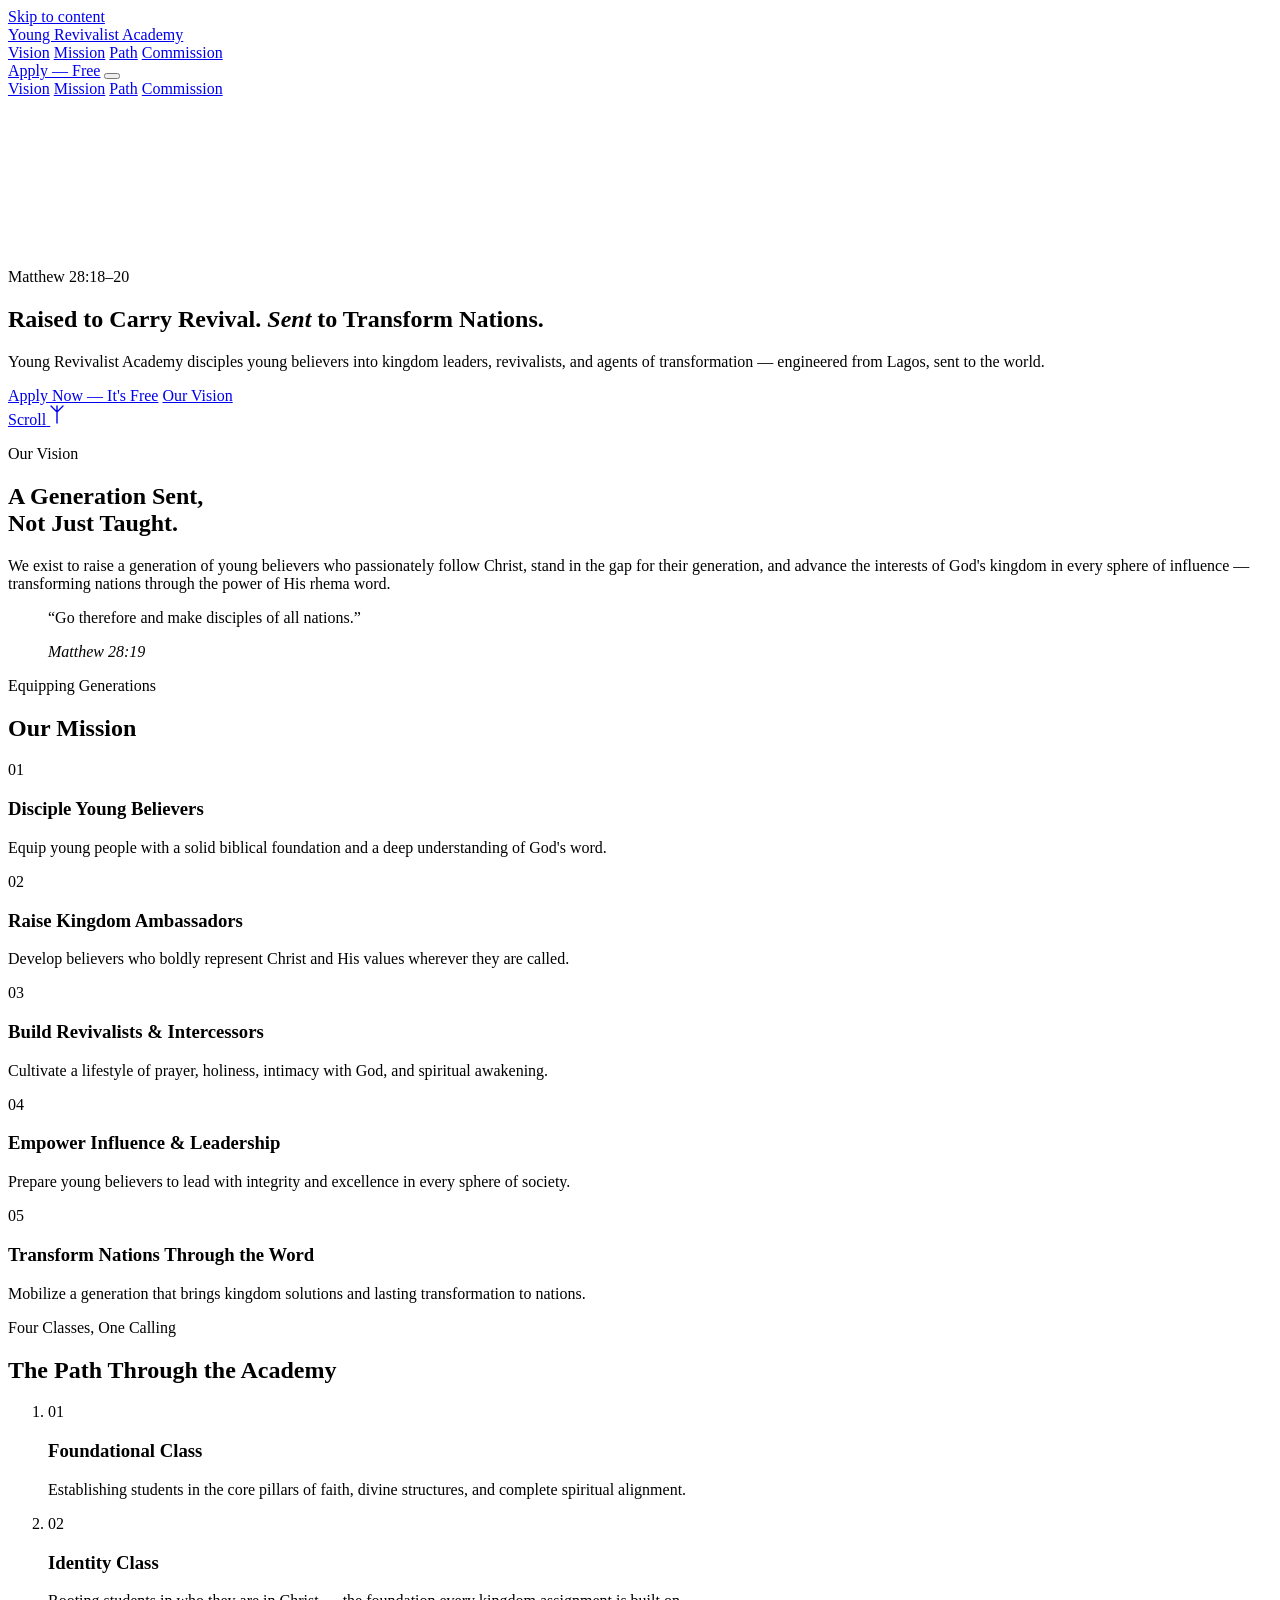
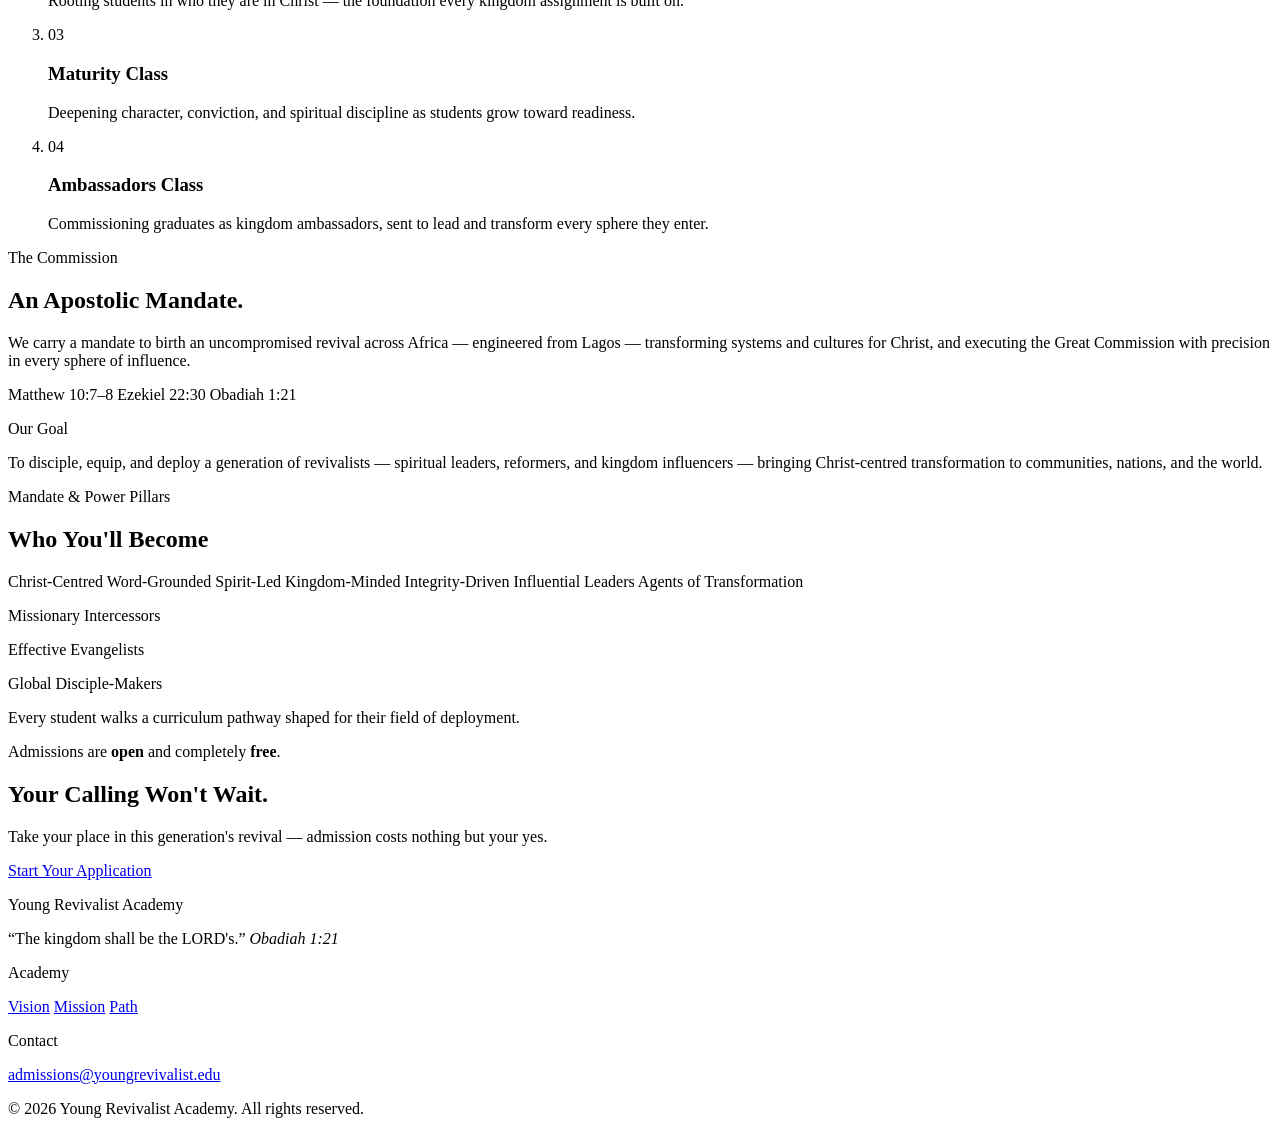
==== index.html @ 1d964971 "Create index.html" ====
<!DOCTYPE html>
<html lang="en">
<head>
<meta charset="UTF-8">
<meta name="viewport" content="width=device-width, initial-scale=1.0">
<title>Young Revivalist Academy — Raised to Carry Revival</title>
<meta name="description" content="Young Revivalist Academy disciples young believers into kingdom leaders, revivalists, and agents of transformation. Admissions are open and free.">
<link rel="preconnect" href="https://fonts.googleapis.com">
<link rel="preconnect" href="https://fonts.gstatic.com" crossorigin>
<link href="https://fonts.googleapis.com/css2?family=Cormorant:ital,wght@0,500;0,600;1,500;1,600&family=Frank+Ruhl+Libre:wght@400;500;600&family=IBM+Plex+Mono:wght@500&display=swap" rel="stylesheet">
<link rel="stylesheet" href="Styles.css">
</head>
<body>

  <a class="skip-link" href="#main">Skip to content</a>

  <header class="site-header" id="siteHeader">
    <div class="header-inner">
      <a href="#" class="wordmark">Young Revivalist <span>Academy</span></a>
      <nav class="main-nav" aria-label="Primary">
        <a href="#vision">Vision</a>
        <a href="#mission">Mission</a>
        <a href="#path">Path</a>
        <a href="#commission">Commission</a>
      </nav>
      <a href="#admissions" class="btn btn-ghost nav-cta">Apply — Free</a>
      <button class="nav-toggle" id="navToggle" aria-label="Open menu" aria-expanded="false">
        <span></span><span></span><span></span>
      </button>
    </div>
    <nav class="mobile-nav" id="mobileNav" aria-label="Mobile">
      <a href="#vision">Vision</a>
      <a href="#mission">Mission</a>
      <a href="#path">Path</a>
      <a href="#commission">Commission</a>
    </nav>
  </header>

  <main id="main">

    <!-- HERO -->
    <section class="hero">
      <div class="hero-sky" aria-hidden="true">
        <canvas id="emberCanvas"></canvas>
        <div class="hero-glow"></div>
        <div class="hero-horizon"></div>
      </div>
      <div class="hero-content">
        <p class="eyebrow">Matthew 28:18&ndash;20</p>
        <h1 class="hero-title">
          <span class="reveal-line">Raised to Carry Revival.</span>
          <span class="reveal-line"><em>Sent</em> to Transform Nations.</span>
        </h1>
        <p class="hero-sub">Young Revivalist Academy disciples young believers into kingdom leaders, revivalists, and agents of transformation &mdash; engineered from Lagos, sent to the world.</p>
        <div class="hero-actions">
          <a href="#admissions" class="btn btn-primary">Apply Now &mdash; It's Free</a>
          <a href="#vision" class="btn btn-outline">Our Vision</a>
        </div>
      </div>
      <a href="#vision" class="scroll-cue">
        <span>Scroll</span>
        <svg width="14" height="20" viewBox="0 0 14 20" fill="none" aria-hidden="true"><path d="M1 1l6 6 6-6M7 1v17" stroke="currentColor" stroke-width="1.4" stroke-linecap="round" stroke-linejoin="round"/></svg>
      </a>
    </section>

    <!-- VISION -->
    <section class="mission" id="vision">
      <div class="mission-inner reveal-on-scroll">
        <div class="mission-text">
          <p class="eyebrow eyebrow-dark">Our Vision</p>
          <h2>A Generation Sent,<br>Not Just Taught.</h2>
          <p>We exist to raise a generation of young believers who passionately follow Christ, stand in the gap for their generation, and advance the interests of God's kingdom in every sphere of influence &mdash; transforming nations through the power of His rhema word.</p>
        </div>
        <blockquote class="verse-card">
          <p>&ldquo;Go therefore and make disciples of all nations.&rdquo;</p>
          <cite>Matthew 28:19</cite>
        </blockquote>
      </div>
    </section>

    <!-- MISSION PILLARS -->
    <section class="programs" id="mission">
      <div class="section-head reveal-on-scroll">
        <p class="eyebrow eyebrow-dark">Equipping Generations</p>
        <h2>Our Mission</h2>
      </div>
      <div class="track-list track-list-5">
        <article class="track reveal-on-scroll">
          <span class="track-num">01</span>
          <h3>Disciple Young Believers</h3>
          <p>Equip young people with a solid biblical foundation and a deep understanding of God's word.</p>
        </article>
        <article class="track reveal-on-scroll">
          <span class="track-num">02</span>
          <h3>Raise Kingdom Ambassadors</h3>
          <p>Develop believers who boldly represent Christ and His values wherever they are called.</p>
        </article>
        <article class="track reveal-on-scroll">
          <span class="track-num">03</span>
          <h3>Build Revivalists &amp; Intercessors</h3>
          <p>Cultivate a lifestyle of prayer, holiness, intimacy with God, and spiritual awakening.</p>
        </article>
        <article class="track reveal-on-scroll">
          <span class="track-num">04</span>
          <h3>Empower Influence &amp; Leadership</h3>
          <p>Prepare young believers to lead with integrity and excellence in every sphere of society.</p>
        </article>
        <article class="track reveal-on-scroll">
          <span class="track-num">05</span>
          <h3>Transform Nations Through the Word</h3>
          <p>Mobilize a generation that brings kingdom solutions and lasting transformation to nations.</p>
        </article>
      </div>
    </section>

    <!-- PATH: the real 4 classes -->
    <section class="path" id="path">
      <div class="section-head reveal-on-scroll">
        <p class="eyebrow eyebrow-dark">Four Classes, One Calling</p>
        <h2>The Path Through the Academy</h2>
      </div>
      <ol class="path-list">
        <li class="path-step reveal-on-scroll">
          <span class="path-num">01</span>
          <div>
            <h3>Foundational Class</h3>
            <p>Establishing students in the core pillars of faith, divine structures, and complete spiritual alignment.</p>
          </div>
        </li>
        <li class="path-step reveal-on-scroll">
          <span class="path-num">02</span>
          <div>
            <h3>Identity Class</h3>
            <p>Rooting students in who they are in Christ &mdash; the foundation every kingdom assignment is built on.</p>
          </div>
        </li>
        <li class="path-step reveal-on-scroll">
          <span class="path-num">03</span>
          <div>
            <h3>Maturity Class</h3>
            <p>Deepening character, conviction, and spiritual discipline as students grow toward readiness.</p>
          </div>
        </li>
        <li class="path-step reveal-on-scroll">
          <span class="path-num">04</span>
          <div>
            <h3>Ambassadors Class</h3>
            <p>Commissioning graduates as kingdom ambassadors, sent to lead and transform every sphere they enter.</p>
          </div>
        </li>
      </ol>
    </section>

    <!-- COMMISSION + GOAL -->
    <section class="commission" id="commission">
      <div class="commission-inner reveal-on-scroll">
        <p class="eyebrow">The Commission</p>
        <h2>An Apostolic Mandate.</h2>
        <p class="commission-body">We carry a mandate to birth an uncompromised revival across Africa &mdash; engineered from Lagos &mdash; transforming systems and cultures for Christ, and executing the Great Commission with precision in every sphere of influence.</p>
        <div class="scripture-row">
          <span>Matthew 10:7&ndash;8</span>
          <span>Ezekiel 22:30</span>
          <span>Obadiah 1:21</span>
        </div>
        <div class="goal-block">
          <p class="eyebrow eyebrow-tight">Our Goal</p>
          <p>To disciple, equip, and deploy a generation of revivalists &mdash; spiritual leaders, reformers, and kingdom influencers &mdash; bringing Christ-centred transformation to communities, nations, and the world.</p>
        </div>
      </div>
    </section>

    <!-- WHO YOU'LL BECOME -->
    <section class="stories" id="become">
      <div class="section-head reveal-on-scroll">
        <p class="eyebrow eyebrow-dark">Mandate &amp; Power Pillars</p>
        <h2>Who You'll Become</h2>
      </div>
      <div class="traits-row reveal-on-scroll">
        <span class="trait-chip">Christ-Centred</span>
        <span class="trait-chip">Word-Grounded</span>
        <span class="trait-chip">Spirit-Led</span>
        <span class="trait-chip">Kingdom-Minded</span>
        <span class="trait-chip">Integrity-Driven</span>
        <span class="trait-chip">Influential Leaders</span>
        <span class="trait-chip">Agents of Transformation</span>
      </div>
      <div class="story-list">
        <div class="story-card reveal-on-scroll">
          <p class="role-title">Missionary Intercessors</p>
        </div>
        <div class="story-card reveal-on-scroll">
          <p class="role-title">Effective Evangelists</p>
        </div>
        <div class="story-card reveal-on-scroll">
          <p class="role-title">Global Disciple-Makers</p>
        </div>
      </div>
      <p class="training-note reveal-on-scroll">Every student walks a curriculum pathway shaped for their field of deployment.</p>
    </section>

    <!-- ADMISSIONS BAND -->
    <section class="admissions-band reveal-on-scroll">
      <p>Admissions are <strong>open</strong> and completely <strong>free</strong>.</p>
    </section>

    <!-- FINAL CTA -->
    <section class="cta-final" id="admissions">
      <div class="hero-sky cta-sky" aria-hidden="true">
        <div class="hero-glow"></div>
      </div>
      <div class="cta-content reveal-on-scroll">
        <h2>Your Calling Won't Wait.</h2>
        <p>Take your place in this generation's revival &mdash; admission costs nothing but your yes.</p>
        <a href="mailto:admissions@youngrevivalist.edu" class="btn btn-primary">Start Your Application</a>
      </div>
    </section>

  </main>

  <footer class="site-footer">
    <div class="footer-inner">
      <div class="footer-brand">
        <p class="wordmark">Young Revivalist <span>Academy</span></p>
        <p class="footer-verse">&ldquo;The kingdom shall be the LORD's.&rdquo; <cite>Obadiah 1:21</cite></p>
      </div>
      <div class="footer-links">
        <div>
          <p class="footer-heading">Academy</p>
          <a href="#vision">Vision</a>
          <a href="#mission">Mission</a>
          <a href="#path">Path</a>
        </div>
        <div>
          <p class="footer-heading">Contact</p>
          <a href="mailto:admissions@youngrevivalist.edu">admissions@youngrevivalist.edu</a>
        </div>
      </div>
    </div>
    <div class="footer-bottom">
      <p>&copy; 2026 Young Revivalist Academy. All rights reserved.</p>
    </div>
  </footer>

  <script src="script.js"></script>
</body>
</html>
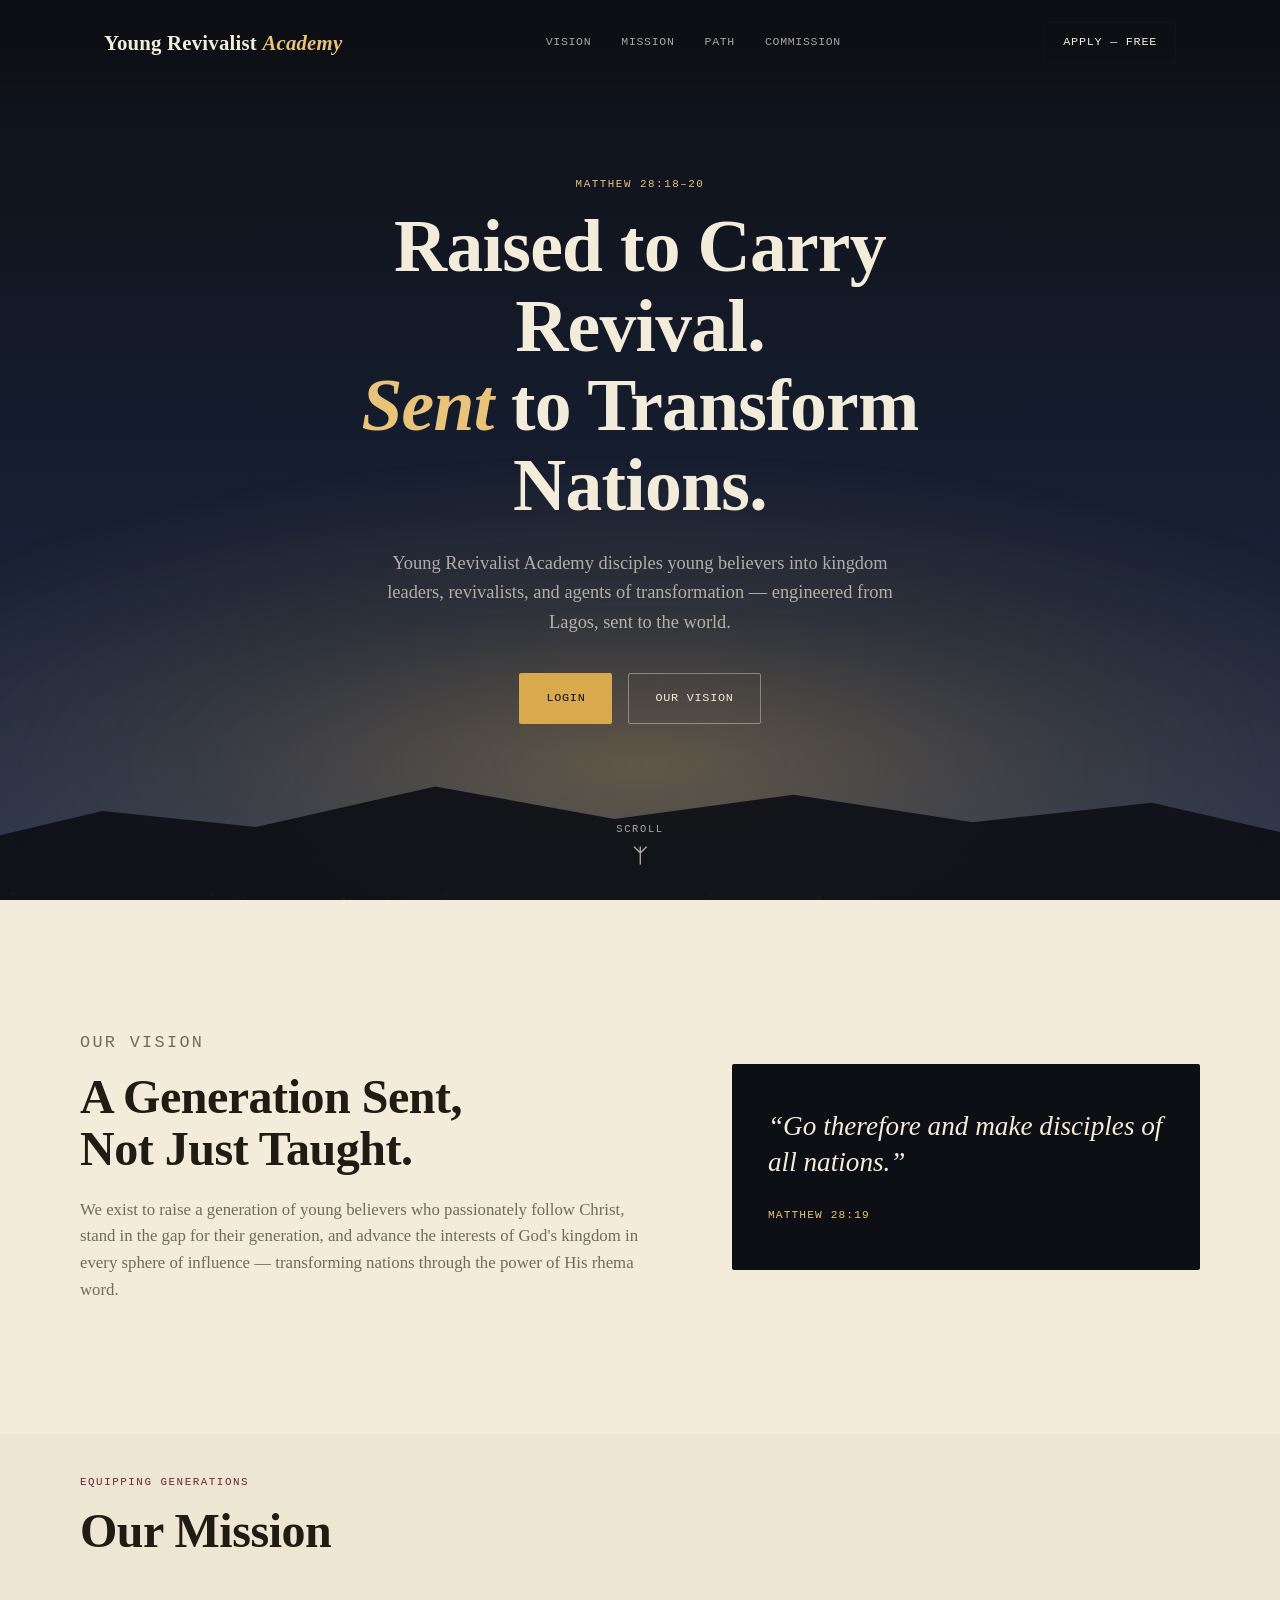
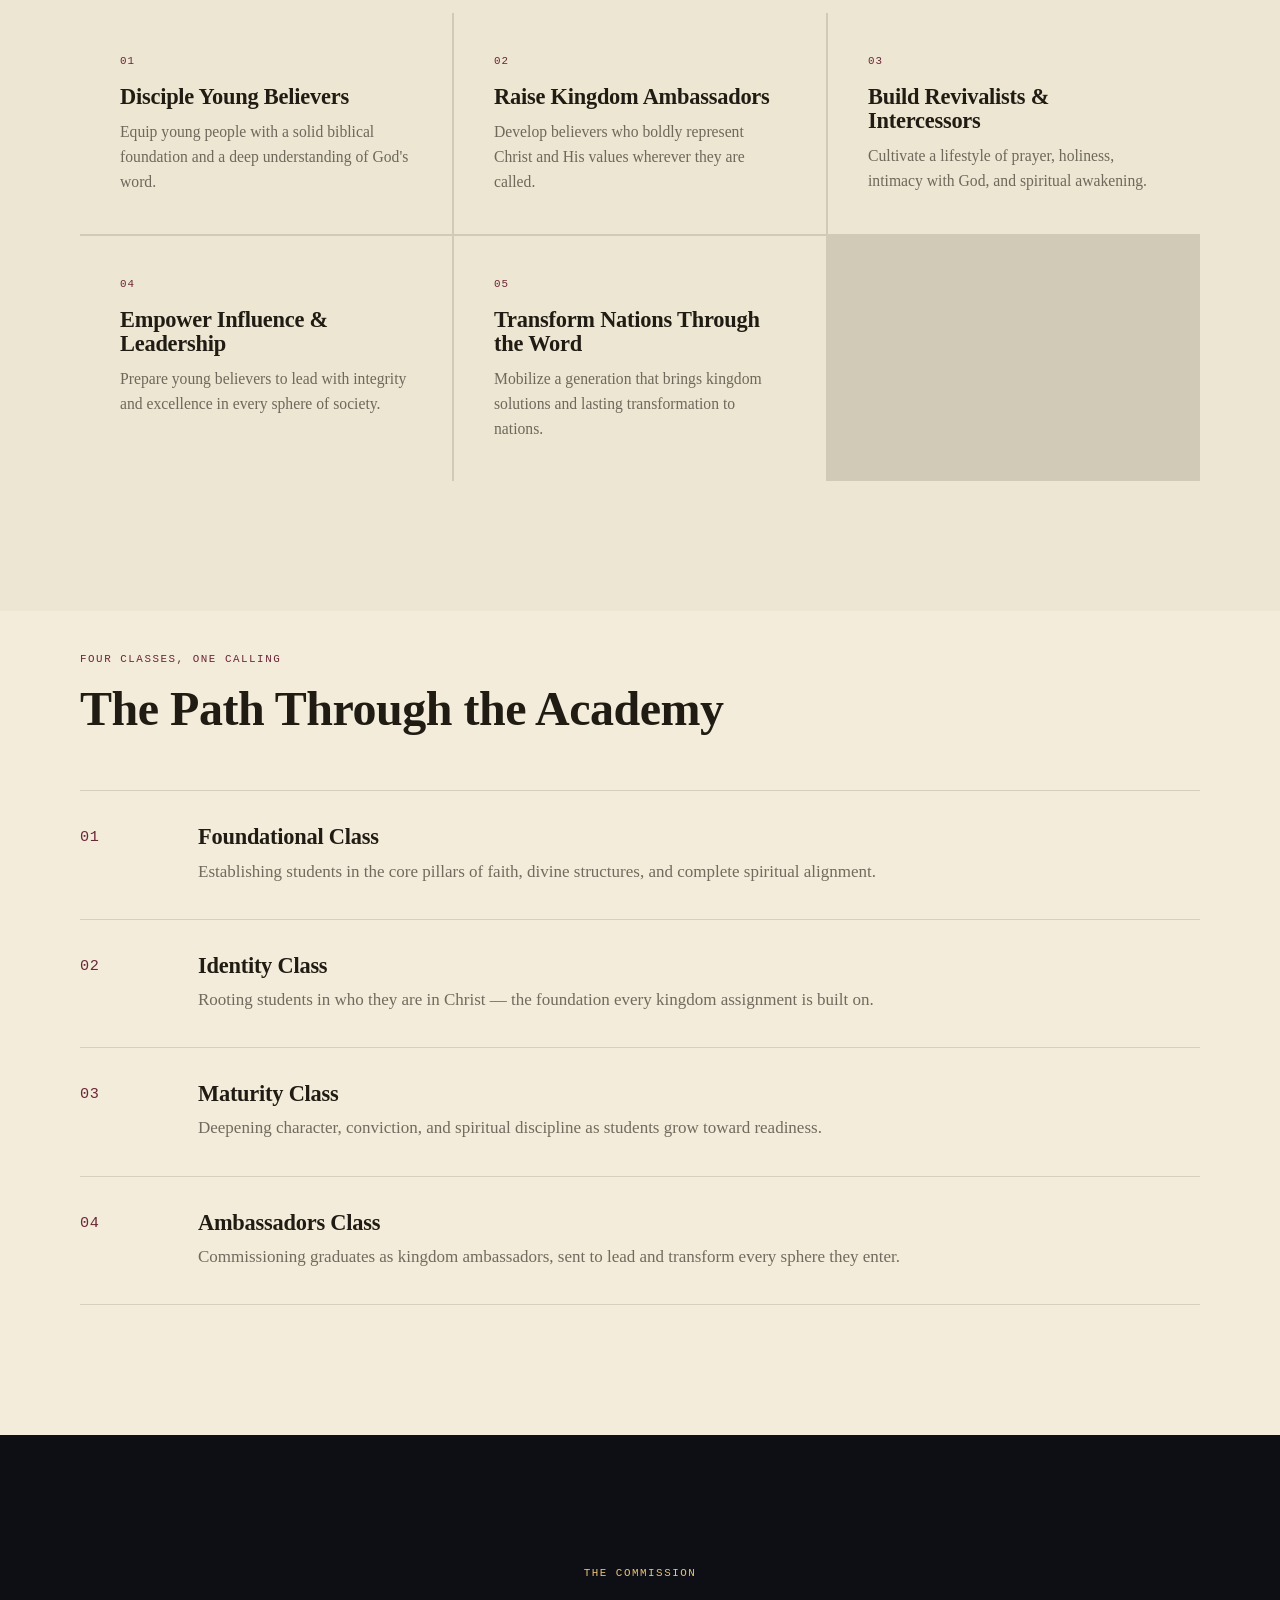
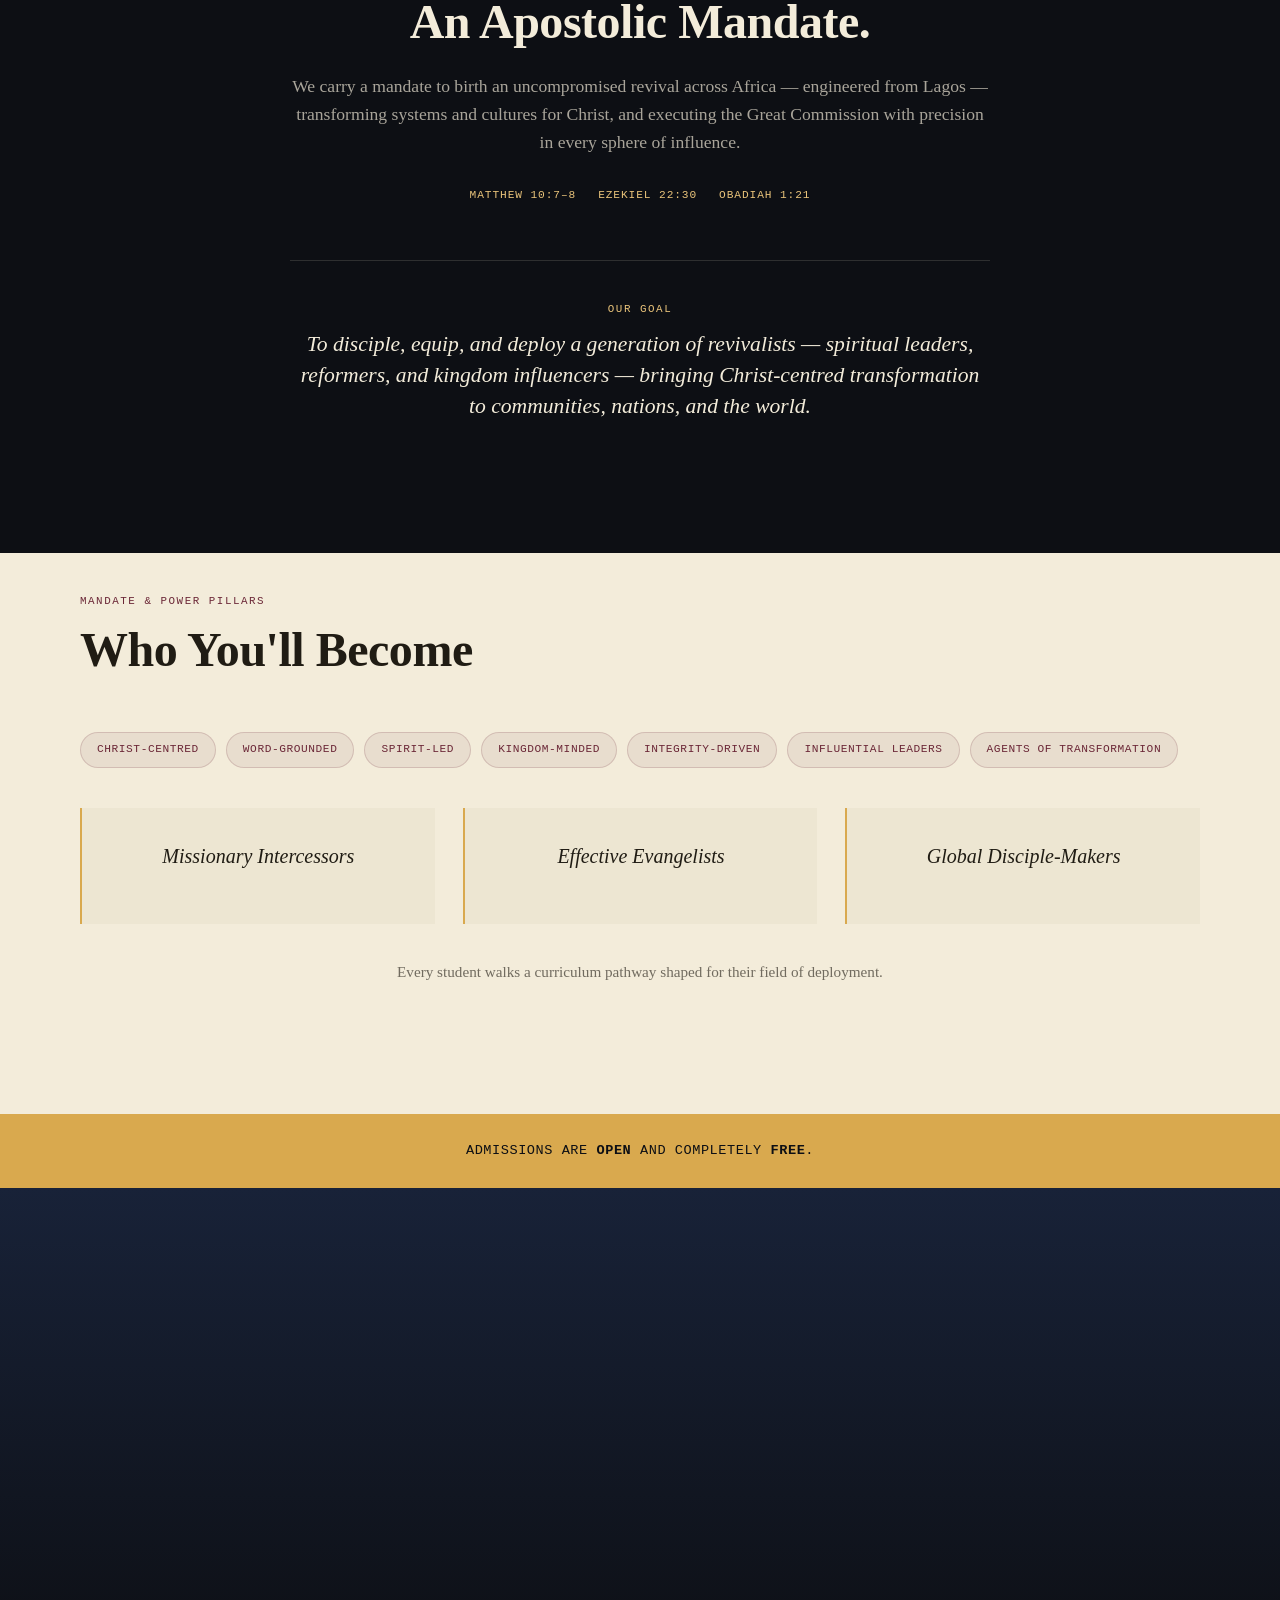
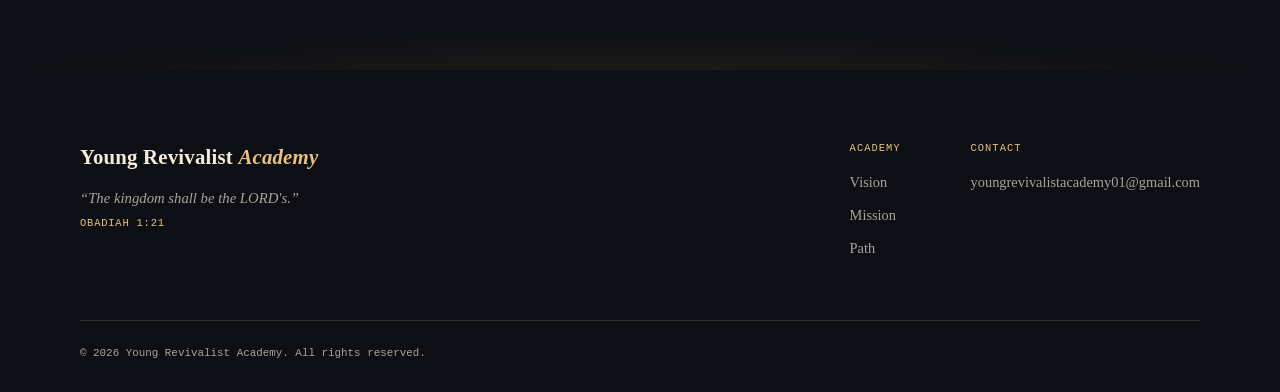
==== commit 07c54af4: "Update links for login and contact email" ====
--- a/index.html
+++ b/index.html
@@ -53,7 +53,7 @@
         </h1>
         <p class="hero-sub">Young Revivalist Academy disciples young believers into kingdom leaders, revivalists, and agents of transformation &mdash; engineered from Lagos, sent to the world.</p>
         <div class="hero-actions">
-          <a href="#admissions" class="btn btn-primary">Apply Now &mdash; It's Free</a>
+          <a href="Login.html" class="btn btn-primary">LOGIN</a>
           <a href="#vision" class="btn btn-outline">Our Vision</a>
         </div>
       </div>
@@ -232,7 +232,7 @@
         </div>
         <div>
           <p class="footer-heading">Contact</p>
-          <a href="mailto:admissions@youngrevivalist.edu">admissions@youngrevivalist.edu</a>
+          <a href="mailto:youngrevivalistacademy01@gmail.com">youngrevivalistacademy01@gmail.com</a>
         </div>
       </div>
     </div>
--- a/Styles.css
+++ b/Styles.css
@@ -0,0 +1,628 @@
+/* ---------- tokens ---------- */
+:root {
+  --ink: #0d0f14;
+  --indigo: #182238;
+  --parchment: #f3ecda;
+  --paper: #ede6d2;
+  --stone-ink: #201c14;
+  --gold: #d9a94e;
+  --gold-bright: #e9c37a;
+  --wine: #6b2737;
+
+  --text-on-dark: #f3ecda;
+  --text-on-dark-muted: rgba(243, 236, 218, 0.68);
+  --text-on-light: #201c14;
+  --text-on-light-muted: rgba(32, 28, 20, 0.62);
+
+  --font-display: 'Cormorant', serif;
+  --font-body: 'Frank Ruhl Libre', serif;
+  --font-mono: 'IBM Plex Mono', monospace;
+
+  --container: 1120px;
+}
+
+* { box-sizing: border-box; }
+
+html { scroll-behavior: smooth; }
+
+body {
+  margin: 0;
+  background: var(--parchment);
+  color: var(--text-on-light);
+  font-family: var(--font-body);
+  font-size: 17px;
+  line-height: 1.6;
+  -webkit-font-smoothing: antialiased;
+}
+
+h1, h2, h3 {
+  font-family: var(--font-display);
+  font-weight: 600;
+  line-height: 1.08;
+  margin: 0;
+  letter-spacing: -0.01em;
+}
+
+h2 { font-size: clamp(2rem, 4vw, 3rem); }
+h3 { font-size: 1.4rem; font-weight: 600; }
+
+p { margin: 0 0 1em; }
+p:last-child { margin-bottom: 0; }
+
+a { color: inherit; }
+
+.skip-link {
+  position: absolute;
+  left: -999px;
+  top: 0;
+  background: var(--gold);
+  color: var(--ink);
+  padding: 10px 16px;
+  z-index: 100;
+}
+.skip-link:focus { left: 12px; top: 12px; }
+
+:focus-visible {
+  outline: 2px solid var(--gold);
+  outline-offset: 3px;
+}
+
+.eyebrow {
+  font-family: var(--font-mono);
+  font-size: 0.68rem;
+  letter-spacing: 0.14em;
+  text-transform: uppercase;
+  color: var(--gold-bright);
+  margin: 0 0 14px;
+}
+.eyebrow-dark { color: var(--wine); }
+
+/* ---------- buttons ---------- */
+
+.btn {
+  display: inline-flex;
+  align-items: center;
+  justify-content: center;
+  font-family: var(--font-mono);
+  font-size: 0.74rem;
+  letter-spacing: 0.06em;
+  text-transform: uppercase;
+  text-decoration: none;
+  padding: 15px 26px;
+  border-radius: 2px;
+  border: 1px solid transparent;
+  transition: transform 0.2s ease, background 0.2s ease, border-color 0.2s ease;
+}
+.btn-primary {
+  background: var(--gold);
+  color: var(--ink);
+}
+.btn-primary:hover { background: var(--gold-bright); transform: translateY(-1px); }
+
+.btn-outline {
+  border-color: rgba(243, 236, 218, 0.4);
+  color: var(--text-on-dark);
+}
+.btn-outline:hover { border-color: var(--gold-bright); color: var(--gold-bright); }
+
+.btn-ghost {
+  border-color: rgba(32, 28, 20, 0.25);
+  color: var(--text-on-light);
+  padding: 10px 18px;
+}
+.btn-ghost:hover { border-color: var(--wine); color: var(--wine); }
+
+/* ---------- header ---------- */
+
+.site-header {
+  position: fixed;
+  top: 0;
+  left: 0;
+  right: 0;
+  z-index: 50;
+  background: linear-gradient(to bottom, rgba(13,15,20,0.75), transparent);
+}
+
+.header-inner {
+  max-width: var(--container);
+  margin: 0 auto;
+  display: flex;
+  align-items: center;
+  justify-content: space-between;
+  padding: 22px 24px;
+}
+
+.wordmark {
+  font-family: var(--font-display);
+  font-size: 1.3rem;
+  font-weight: 600;
+  color: var(--text-on-dark);
+  text-decoration: none;
+  letter-spacing: 0.01em;
+}
+.wordmark span { color: var(--gold-bright); font-style: italic; }
+
+.main-nav {
+  display: flex;
+  gap: 30px;
+}
+.main-nav a {
+  font-family: var(--font-mono);
+  font-size: 0.72rem;
+  letter-spacing: 0.06em;
+  text-transform: uppercase;
+  color: var(--text-on-dark-muted);
+  text-decoration: none;
+}
+.main-nav a:hover { color: var(--gold-bright); }
+
+.nav-cta { color: var(--text-on-dark); }
+
+.nav-toggle {
+  display: none;
+  flex-direction: column;
+  gap: 5px;
+  background: none;
+  border: none;
+  cursor: pointer;
+  padding: 6px;
+}
+.nav-toggle span {
+  width: 22px;
+  height: 1.5px;
+  background: var(--text-on-dark);
+}
+
+.mobile-nav {
+  display: none;
+  flex-direction: column;
+  padding: 0 24px 20px;
+  gap: 16px;
+  background: var(--ink);
+}
+.mobile-nav a {
+  font-family: var(--font-mono);
+  font-size: 0.85rem;
+  text-transform: uppercase;
+  letter-spacing: 0.06em;
+  color: var(--text-on-dark);
+  text-decoration: none;
+}
+.site-header.is-open .mobile-nav { display: flex; }
+
+@media (max-width: 860px) {
+  .main-nav, .nav-cta { display: none; }
+  .nav-toggle { display: flex; }
+}
+
+/* ---------- hero: night sky ---------- */
+
+.hero {
+  position: relative;
+  min-height: 100vh;
+  display: flex;
+  flex-direction: column;
+  align-items: center;
+  justify-content: center;
+  overflow: hidden;
+  background: linear-gradient(to bottom, var(--ink) 0%, var(--indigo) 68%, #2a3550 100%);
+}
+
+.hero-sky {
+  position: absolute;
+  inset: 0;
+}
+
+#emberCanvas {
+  position: absolute;
+  inset: 0;
+  width: 100%;
+  height: 100%;
+}
+
+.hero-glow {
+  position: absolute;
+  left: 50%;
+  bottom: -20%;
+  width: 140%;
+  height: 70%;
+  transform: translateX(-50%);
+  background: radial-gradient(ellipse at center, rgba(217,169,78,0.35) 0%, rgba(217,169,78,0.12) 35%, transparent 70%);
+  filter: blur(4px);
+}
+
+.hero-horizon {
+  position: absolute;
+  bottom: 0;
+  left: 0;
+  right: 0;
+  height: 18vh;
+  background: var(--ink);
+  clip-path: polygon(0% 60%, 8% 45%, 20% 55%, 34% 30%, 48% 50%, 62% 35%, 76% 52%, 90% 40%, 100% 58%, 100% 100%, 0% 100%);
+  opacity: 0.9;
+}
+
+.hero-content {
+  position: relative;
+  z-index: 2;
+  text-align: center;
+  max-width: 760px;
+  padding: 0 24px;
+}
+
+.hero-content .eyebrow { display: flex; justify-content: center; }
+
+.hero-title {
+  color: var(--text-on-dark);
+  font-size: clamp(2.6rem, 7vw, 4.6rem);
+  margin-bottom: 24px;
+}
+.reveal-line {
+  display: block;
+  opacity: 0;
+  transform: translateY(16px);
+  animation: revealLine 1s cubic-bezier(0.22, 1, 0.36, 1) forwards;
+}
+.reveal-line:nth-child(2) { animation-delay: 0.22s; }
+.hero-title em { color: var(--gold-bright); font-style: italic; }
+
+@keyframes revealLine {
+  to { opacity: 1; transform: translateY(0); }
+}
+
+.hero-sub {
+  color: var(--text-on-dark-muted);
+  font-size: 1.15rem;
+  max-width: 540px;
+  margin: 0 auto 36px;
+}
+
+.hero-actions {
+  display: flex;
+  gap: 16px;
+  justify-content: center;
+  flex-wrap: wrap;
+}
+
+.scroll-cue {
+  position: absolute;
+  bottom: 34px;
+  left: 50%;
+  transform: translateX(-50%);
+  z-index: 2;
+  display: flex;
+  flex-direction: column;
+  align-items: center;
+  gap: 8px;
+  color: var(--text-on-dark-muted);
+  text-decoration: none;
+  font-family: var(--font-mono);
+  font-size: 0.65rem;
+  letter-spacing: 0.16em;
+  text-transform: uppercase;
+}
+.scroll-cue svg { animation: bob 2.2s ease-in-out infinite; }
+@keyframes bob {
+  0%, 100% { transform: translateY(0); }
+  50% { transform: translateY(5px); }
+}
+
+/* ---------- mission ---------- */
+
+.mission { padding: 130px 24px; }
+.mission-inner {
+  max-width: var(--container);
+  margin: 0 auto;
+  display: grid;
+  grid-template-columns: 1.1fr 0.9fr;
+  gap: 80px;
+  align-items: center;
+}
+.mission-text h2 { margin-bottom: 22px; }
+.mission-text p { color: var(--text-on-light-muted); font-size: 1.05rem; }
+
+.verse-card {
+  margin: 0;
+  padding: 44px 36px;
+  background: var(--ink);
+  color: var(--text-on-dark);
+  border-radius: 2px;
+  position: relative;
+}
+.verse-card p {
+  font-family: var(--font-display);
+  font-style: italic;
+  font-size: 1.7rem;
+  line-height: 1.35;
+  margin-bottom: 18px;
+}
+.verse-card cite {
+  font-family: var(--font-mono);
+  font-size: 0.7rem;
+  letter-spacing: 0.1em;
+  text-transform: uppercase;
+  color: var(--gold-bright);
+  font-style: normal;
+}
+
+/* ---------- path ---------- */
+
+.path { padding: 40px 24px 130px; }
+.section-head {
+  max-width: var(--container);
+  margin: 0 auto 56px;
+}
+
+.path-list {
+  max-width: var(--container);
+  margin: 0 auto;
+  list-style: none;
+  padding: 0;
+  display: flex;
+  flex-direction: column;
+}
+.path-step {
+  display: grid;
+  grid-template-columns: 90px 1fr;
+  gap: 28px;
+  padding: 34px 0;
+  border-top: 1px solid rgba(32,28,20,0.14);
+}
+.path-step:last-child { border-bottom: 1px solid rgba(32,28,20,0.14); }
+.path-num {
+  font-family: var(--font-mono);
+  font-size: 0.95rem;
+  color: var(--wine);
+  letter-spacing: 0.05em;
+}
+.path-step h3 { margin-bottom: 8px; }
+.path-step p { color: var(--text-on-light-muted); }
+
+/* ---------- programs ---------- */
+
+.programs { padding: 40px 24px 130px; background: var(--paper); }
+.track-list {
+  max-width: var(--container);
+  margin: 0 auto;
+  display: grid;
+  grid-template-columns: repeat(2, 1fr);
+  gap: 2px;
+  background: rgba(32,28,20,0.14);
+}
+.track {
+  background: var(--paper);
+  padding: 40px;
+}
+.track-num {
+  font-family: var(--font-mono);
+  font-size: 0.68rem;
+  letter-spacing: 0.1em;
+  text-transform: uppercase;
+  color: var(--wine);
+  display: block;
+  margin-bottom: 14px;
+}
+.track h3 { margin-bottom: 10px; }
+.track p { color: var(--text-on-light-muted); font-size: 0.98rem; }
+
+/* ---------- stories ---------- */
+
+.stories { padding: 40px 24px 130px; }
+.story-list {
+  max-width: var(--container);
+  margin: 0 auto;
+  display: grid;
+  grid-template-columns: repeat(3, 1fr);
+  gap: 28px;
+}
+.story-card {
+  margin: 0;
+  padding: 34px 28px;
+  background: var(--paper);
+  border-left: 2px solid var(--gold);
+}
+.story-card p {
+  font-family: var(--font-display);
+  font-style: italic;
+  font-size: 1.25rem;
+  line-height: 1.4;
+  margin-bottom: 20px;
+}
+.story-card cite {
+  font-family: var(--font-mono);
+  font-size: 0.68rem;
+  letter-spacing: 0.05em;
+  font-style: normal;
+  display: block;
+}
+.story-card cite span { color: var(--text-on-light-muted); text-transform: none; letter-spacing: 0; }
+
+/* ---------- commission ---------- */
+
+.commission {
+  padding: 130px 24px;
+  background: var(--ink);
+  color: var(--text-on-dark);
+  text-align: center;
+}
+.commission-inner {
+  max-width: 700px;
+  margin: 0 auto;
+}
+.commission h2 { color: var(--text-on-dark); margin-bottom: 24px; }
+.commission-body {
+  color: var(--text-on-dark-muted);
+  font-size: 1.1rem;
+  margin-bottom: 30px;
+}
+.scripture-row {
+  display: flex;
+  justify-content: center;
+  flex-wrap: wrap;
+  gap: 10px 22px;
+  font-family: var(--font-mono);
+  font-size: 0.7rem;
+  letter-spacing: 0.08em;
+  text-transform: uppercase;
+  color: var(--gold-bright);
+  margin-bottom: 56px;
+}
+.goal-block {
+  border-top: 1px solid rgba(243,236,218,0.14);
+  padding-top: 40px;
+}
+.eyebrow-tight { margin-bottom: 10px; }
+.goal-block p:last-child {
+  font-family: var(--font-display);
+  font-style: italic;
+  font-size: 1.35rem;
+  color: var(--text-on-dark);
+  line-height: 1.45;
+}
+
+/* ---------- who you'll become ---------- */
+
+.traits-row {
+  max-width: var(--container);
+  margin: 0 auto 40px;
+  display: flex;
+  flex-wrap: wrap;
+  gap: 10px;
+}
+.trait-chip {
+  font-family: var(--font-mono);
+  font-size: 0.7rem;
+  letter-spacing: 0.05em;
+  text-transform: uppercase;
+  color: var(--wine);
+  background: rgba(107, 39, 55, 0.07);
+  border: 1px solid rgba(107, 39, 55, 0.18);
+  padding: 8px 16px;
+  border-radius: 20px;
+}
+.role-title {
+  font-family: var(--font-display);
+  font-style: italic;
+  font-size: 1.3rem;
+  text-align: center;
+  margin: 0;
+}
+.training-note {
+  max-width: var(--container);
+  margin: 36px auto 0;
+  text-align: center;
+  color: var(--text-on-light-muted);
+  font-size: 0.95rem;
+}
+
+/* ---------- admissions band ---------- */
+
+.admissions-band {
+  background: var(--gold);
+  color: var(--ink);
+  text-align: center;
+  padding: 26px 24px;
+  font-family: var(--font-mono);
+  font-size: 0.85rem;
+  letter-spacing: 0.04em;
+  text-transform: uppercase;
+}
+
+/* ---------- final cta ---------- */
+
+.cta-final {
+  position: relative;
+  overflow: hidden;
+  padding: 150px 24px;
+  text-align: center;
+  background: linear-gradient(to bottom, var(--indigo), var(--ink));
+}
+.cta-sky .hero-glow { bottom: -60%; }
+.cta-content {
+  position: relative;
+  z-index: 2;
+  max-width: 620px;
+  margin: 0 auto;
+  color: var(--text-on-dark);
+}
+.cta-content h2 { margin-bottom: 18px; }
+.cta-content p { color: var(--text-on-dark-muted); margin-bottom: 34px; }
+
+/* ---------- footer ---------- */
+
+.site-footer {
+  background: var(--ink);
+  color: var(--text-on-dark);
+  padding: 70px 24px 30px;
+}
+.footer-inner {
+  max-width: var(--container);
+  margin: 0 auto;
+  display: flex;
+  justify-content: space-between;
+  gap: 40px;
+  flex-wrap: wrap;
+  padding-bottom: 50px;
+  border-bottom: 1px solid rgba(243,236,218,0.14);
+}
+.footer-brand .wordmark { display: block; margin-bottom: 14px; }
+.footer-verse { font-style: italic; color: var(--text-on-dark-muted); max-width: 320px; font-size: 0.92rem; }
+.footer-verse cite { display: block; margin-top: 4px; font-style: normal; font-family: var(--font-mono); font-size: 0.65rem; letter-spacing: 0.08em; text-transform: uppercase; color: var(--gold-bright); }
+
+.footer-links { display: flex; gap: 70px; }
+.footer-heading {
+  font-family: var(--font-mono);
+  font-size: 0.65rem;
+  letter-spacing: 0.1em;
+  text-transform: uppercase;
+  color: var(--gold-bright);
+  margin-bottom: 14px;
+}
+.footer-links a {
+  display: block;
+  text-decoration: none;
+  color: var(--text-on-dark-muted);
+  font-size: 0.9rem;
+  margin-bottom: 10px;
+}
+.footer-links a:hover { color: var(--text-on-dark); }
+
+.footer-bottom {
+  max-width: var(--container);
+  margin: 0 auto;
+  padding-top: 24px;
+  font-family: var(--font-mono);
+  font-size: 0.68rem;
+  color: var(--text-on-dark-muted);
+}
+
+/* ---------- scroll reveal ---------- */
+
+.reveal-on-scroll {
+  opacity: 0;
+  transform: translateY(24px);
+  transition: opacity 0.8s ease, transform 0.8s ease;
+}
+.reveal-on-scroll.is-visible {
+  opacity: 1;
+  transform: translateY(0);
+}
+
+@media (prefers-reduced-motion: reduce) {
+  html { scroll-behavior: auto; }
+  .reveal-line, .reveal-on-scroll, .scroll-cue svg { animation: none !important; transition: none !important; opacity: 1 !important; transform: none !important; }
+}
+
+/* ---------- responsive ---------- */
+
+@media (min-width: 861px) {
+  .track-list-5 { grid-template-columns: repeat(3, 1fr); }
+}
+
+@media (max-width: 860px) {
+  .mission-inner { grid-template-columns: 1fr; gap: 44px; }
+  .track-list { grid-template-columns: 1fr; }
+  .story-list { grid-template-columns: 1fr; }
+  .path-step { grid-template-columns: 56px 1fr; }
+  .scripture-row { flex-direction: column; gap: 10px; }
+}
